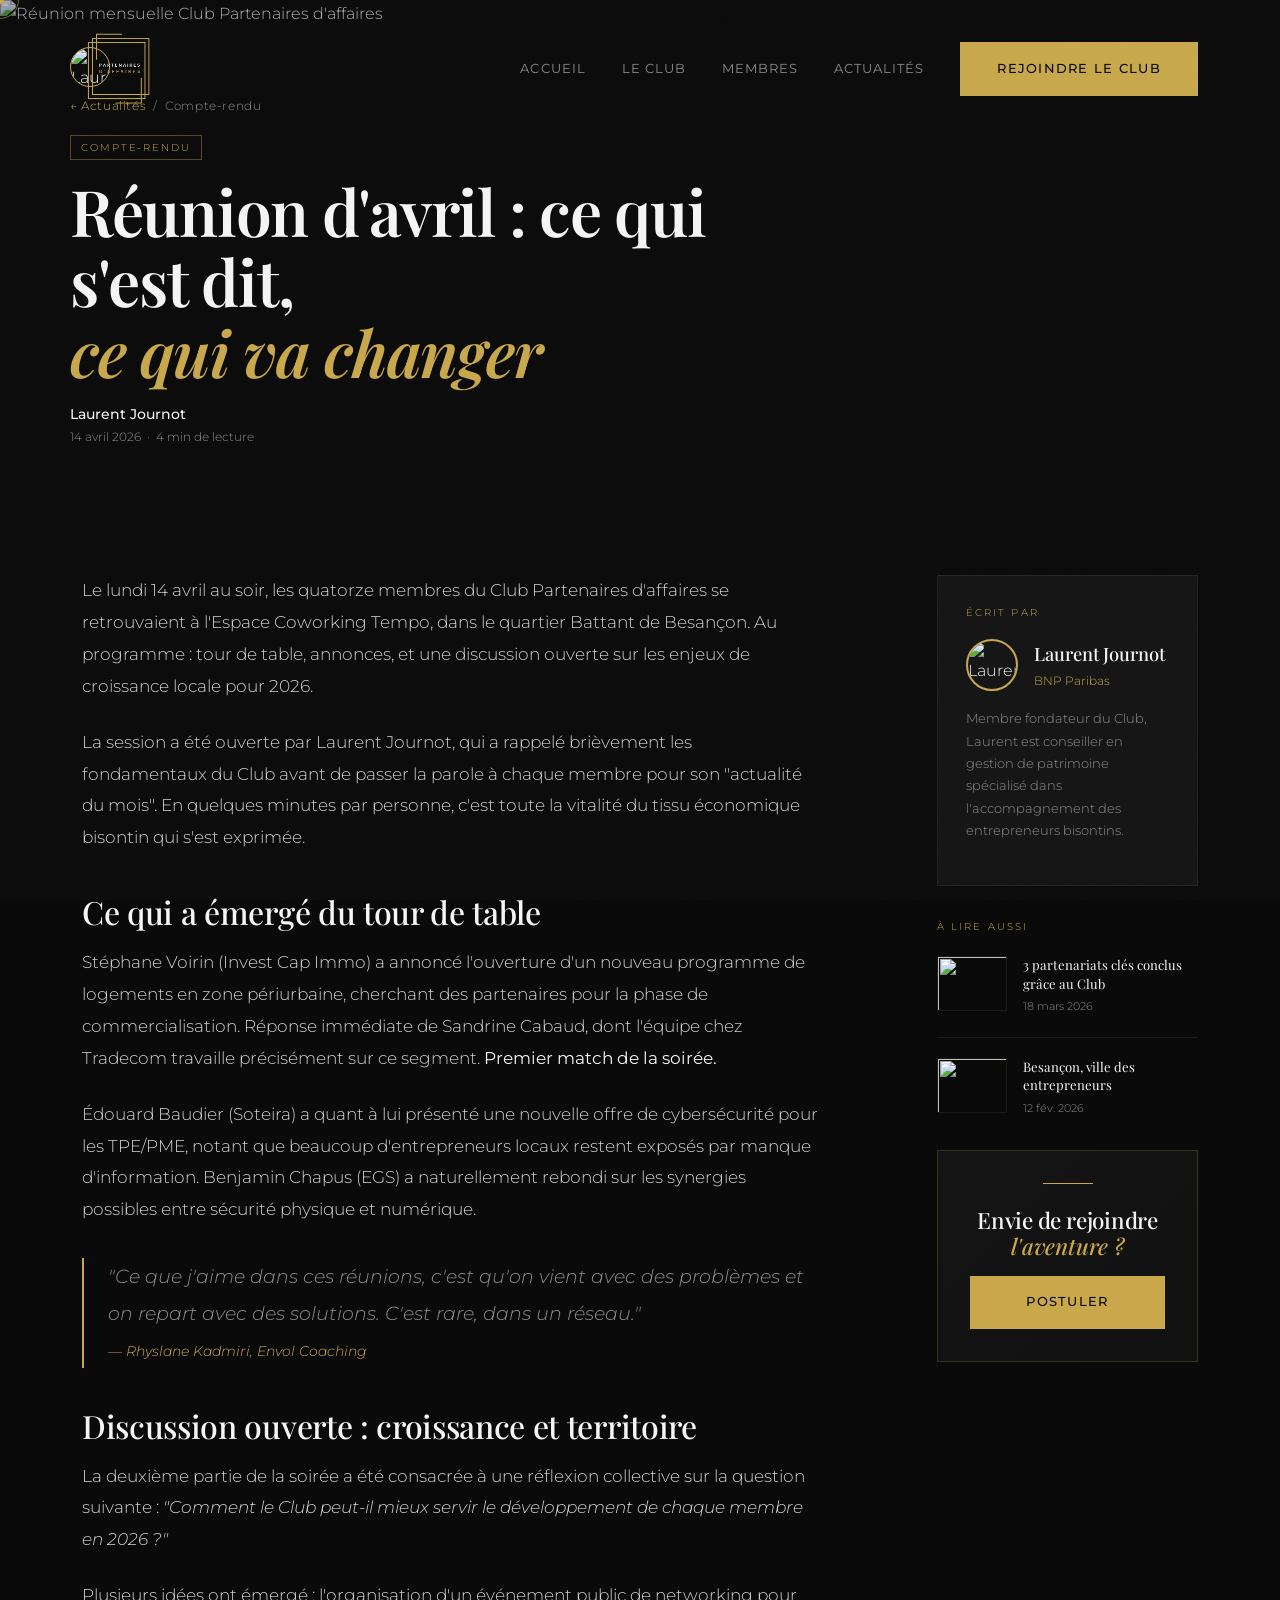
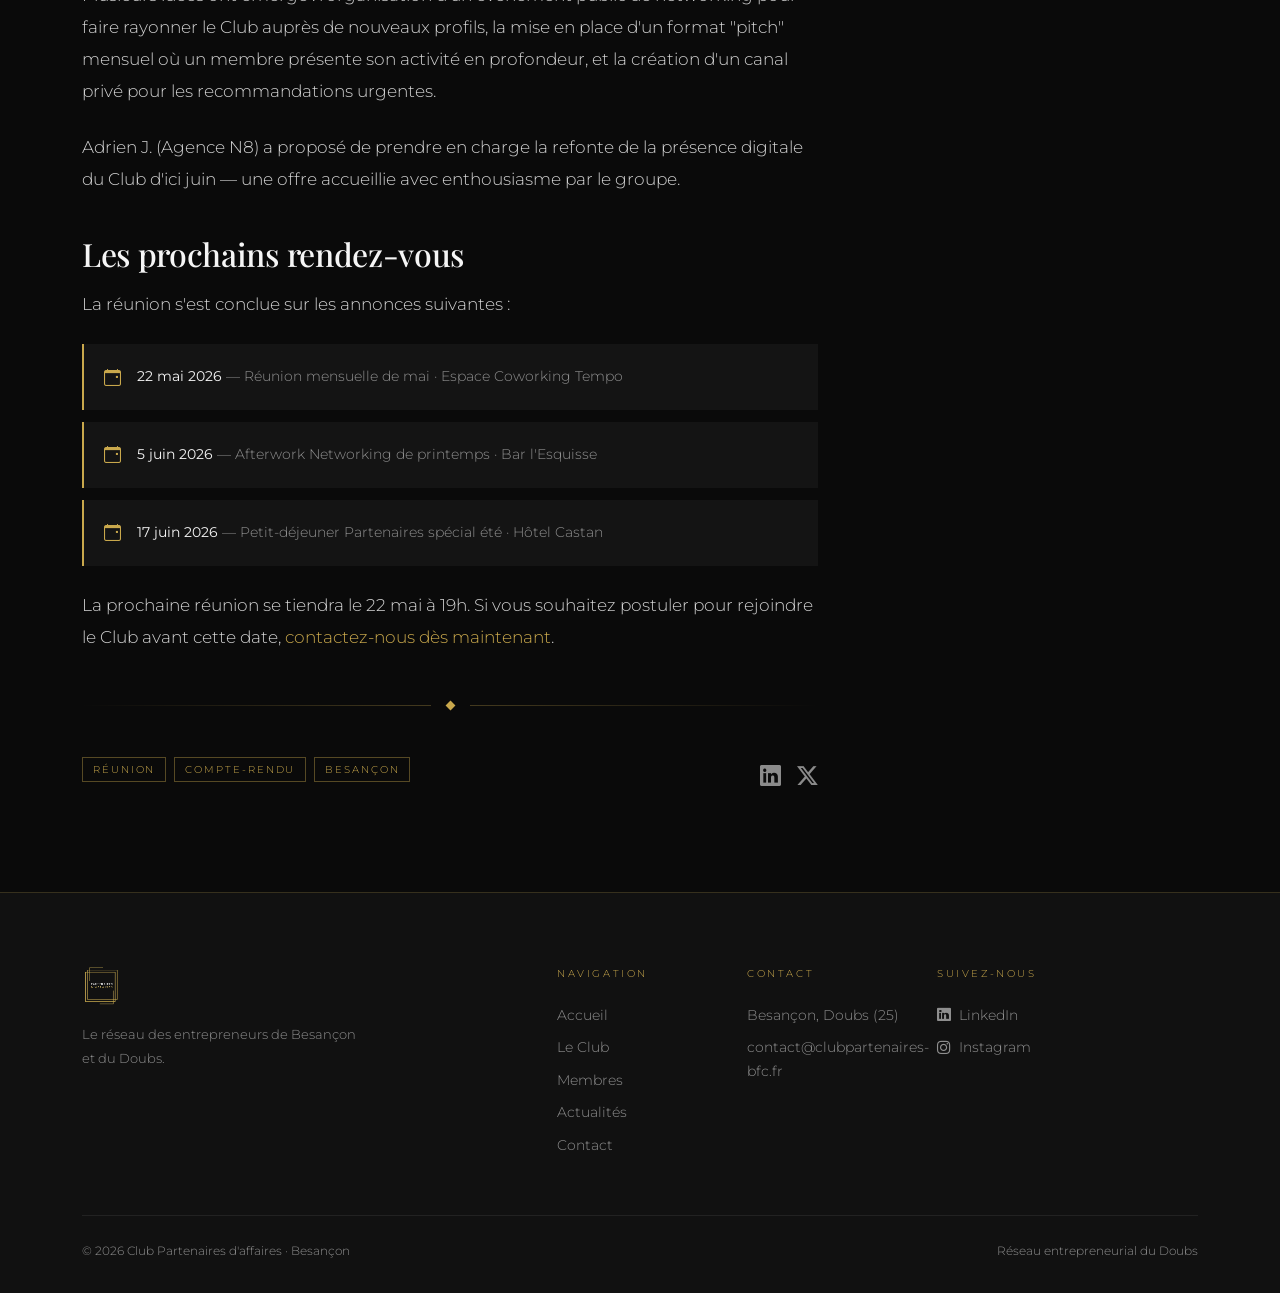
==== article.html @ 5ecdc346 "commit" ====
<!DOCTYPE html>
<html lang="fr">
<head>
  <meta charset="UTF-8">
  <meta name="viewport" content="width=device-width, initial-scale=1.0">
  <title>Réunion d'avril : ce qui s'est dit — Club Partenaires d'affaires</title>
  <meta name="description" content="Retour sur la réunion mensuelle d'avril du Club Partenaires d'affaires de Besançon.">

  <link href="https://cdn.jsdelivr.net/npm/bootstrap@5.3.3/dist/css/bootstrap.min.css" rel="stylesheet">
  <link href="https://cdn.jsdelivr.net/npm/bootstrap-icons@1.11.3/font/bootstrap-icons.css" rel="stylesheet">
  <link rel="stylesheet" href="css/style.css">
</head>
<body>

  <!-- ════════════════════════════════════════════════════════════
       NAVIGATION
  ════════════════════════════════════════════════════════════ -->
  <nav class="navbar navbar-expand-lg fixed-top" id="mainNav">
    <div class="container">
      <a class="navbar-brand" href="index.html">
        <img src="assets/images/Logo-removebg-preview.png" alt="Club Partenaires d'affaires">
      </a>
      <button class="navbar-toggler" type="button"
              data-bs-toggle="collapse" data-bs-target="#navMenu">
        <span class="navbar-toggler-icon"></span>
      </button>
      <div class="collapse navbar-collapse" id="navMenu">
        <ul class="navbar-nav ms-auto align-items-lg-center gap-lg-1">
          <li class="nav-item"><a class="nav-link" href="index.html">Accueil</a></li>
          <li class="nav-item"><a class="nav-link" href="club.html">Le Club</a></li>
          <li class="nav-item"><a class="nav-link" href="membres.html">Membres</a></li>
          <li class="nav-item"><a class="nav-link" href="actualites.html">Actualités</a></li>
          <li class="nav-item ms-lg-3">
            <a class="btn-gold" href="contact.html"><span>Rejoindre le club</span></a>
          </li>
        </ul>
      </div>
    </div>
  </nav>


  <!-- ════════════════════════════════════════════════════════════
       HÉROS — Article avec image de couverture
  ════════════════════════════════════════════════════════════ -->
  <div class="article-hero" style="padding-top:80px;">
    <img
      src="https://images.unsplash.com/photo-1556761175-4b46a572b786?w=1400&q=85"
      alt="Réunion mensuelle Club Partenaires d'affaires">
    <div class="article-hero-overlay"></div>
    <div class="container article-hero-content">
      <!-- Fil d'Ariane -->
      <p style="font-size:0.75rem; color:var(--muted); margin-bottom:1rem; letter-spacing:0.05em;">
        <a href="actualites.html" style="color:var(--gold); text-decoration:none;">← Actualités</a>
        &nbsp;/&nbsp; Compte-rendu
      </p>
      <span class="article-tag" style="margin-bottom:1rem;">Compte-rendu</span>
      <h1 style="font-family:'Playfair Display',serif; font-size:clamp(2rem,5vw,4rem); font-weight:600; line-height:1.1; color:var(--white); max-width:760px; letter-spacing:-0.02em;">
        Réunion d'avril : ce qui s'est dit,<br>
        <em style="color:var(--gold);">ce qui va changer</em>
      </h1>
      <!-- Méta auteur -->
      <div class="d-flex align-items-center gap-3 mt-3">
        <img src="https://i.pravatar.cc/100?img=33"
             style="width:40px; height:40px; border-radius:50%; border:1px solid var(--gold); object-fit:cover;"
             alt="Laurent Journot">
        <div>
          <div style="font-size:0.85rem; color:var(--white); font-weight:500;">Laurent Journot</div>
          <div style="font-size:0.72rem; color:var(--muted);">
            14 avril 2026 &nbsp;·&nbsp; 4 min de lecture
          </div>
        </div>
      </div>
    </div>
  </div>


  <!-- ════════════════════════════════════════════════════════════
       CORPS DE L'ARTICLE
  ════════════════════════════════════════════════════════════ -->
  <section style="padding:5rem 0 6rem;">
    <div class="container">
      <div class="row">
        <!-- Contenu principal -->
        <div class="col-lg-8 reveal">
          <div class="article-body">

            <p>
              Le lundi 14 avril au soir, les quatorze membres du Club Partenaires d'affaires
              se retrouvaient à l'Espace Coworking Tempo, dans le quartier Battant de Besançon.
              Au programme : tour de table, annonces, et une discussion ouverte sur les
              enjeux de croissance locale pour 2026.
            </p>

            <p>
              La session a été ouverte par Laurent Journot, qui a rappelé brièvement
              les fondamentaux du Club avant de passer la parole à chaque membre pour
              son "actualité du mois". En quelques minutes par personne, c'est toute
              la vitalité du tissu économique bisontin qui s'est exprimée.
            </p>

            <h2>Ce qui a émergé du tour de table</h2>

            <p>
              Stéphane Voirin (Invest Cap Immo) a annoncé l'ouverture d'un nouveau
              programme de logements en zone périurbaine, cherchant des partenaires
              pour la phase de commercialisation. Réponse immédiate de Sandrine Cabaud,
              dont l'équipe chez Tradecom travaille précisément sur ce segment.
              <strong style="color:var(--white);">Premier match de la soirée.</strong>
            </p>

            <p>
              Édouard Baudier (Soteira) a quant à lui présenté une nouvelle offre
              de cybersécurité pour les TPE/PME, notant que beaucoup d'entrepreneurs
              locaux restent exposés par manque d'information. Benjamin Chapus (EGS)
              a naturellement rebondi sur les synergies possibles entre sécurité
              physique et numérique.
            </p>

            <blockquote>
              "Ce que j'aime dans ces réunions, c'est qu'on vient avec des problèmes
              et on repart avec des solutions. C'est rare, dans un réseau."
              <br><cite style="font-size:0.85rem; color:var(--gold);">— Rhyslane Kadmiri, Envol Coaching</cite>
            </blockquote>

            <h2>Discussion ouverte : croissance et territoire</h2>

            <p>
              La deuxième partie de la soirée a été consacrée à une réflexion collective
              sur la question suivante : <em>"Comment le Club peut-il mieux servir le
              développement de chaque membre en 2026 ?"</em>
            </p>

            <p>
              Plusieurs idées ont émergé : l'organisation d'un événement public de networking
              pour faire rayonner le Club auprès de nouveaux profils, la mise en place
              d'un format "pitch" mensuel où un membre présente son activité en profondeur,
              et la création d'un canal privé pour les recommandations urgentes.
            </p>

            <p>
              Adrien J. (Agence N8) a proposé de prendre en charge la refonte de la
              présence digitale du Club d'ici juin — une offre accueillie avec
              enthousiasme par le groupe.
            </p>

            <h2>Les prochains rendez-vous</h2>

            <p>
              La réunion s'est conclue sur les annonces suivantes :
            </p>

            <ul style="list-style:none; padding:0; display:flex; flex-direction:column; gap:0.75rem; margin-bottom:1.5rem;">
              <li style="display:flex; gap:1rem; padding:1rem 1.25rem; background:var(--card-bg); border-left:2px solid var(--gold);">
                <i class="bi bi-calendar-event text-gold" style="flex-shrink:0; margin-top:2px;"></i>
                <div>
                  <strong style="color:var(--white); font-size:0.9rem;">22 mai 2026</strong>
                  <span style="color:var(--muted); font-size:0.85rem;"> — Réunion mensuelle de mai · Espace Coworking Tempo</span>
                </div>
              </li>
              <li style="display:flex; gap:1rem; padding:1rem 1.25rem; background:var(--card-bg); border-left:2px solid var(--gold);">
                <i class="bi bi-calendar-event text-gold" style="flex-shrink:0; margin-top:2px;"></i>
                <div>
                  <strong style="color:var(--white); font-size:0.9rem;">5 juin 2026</strong>
                  <span style="color:var(--muted); font-size:0.85rem;"> — Afterwork Networking de printemps · Bar l'Esquisse</span>
                </div>
              </li>
              <li style="display:flex; gap:1rem; padding:1rem 1.25rem; background:var(--card-bg); border-left:2px solid var(--gold);">
                <i class="bi bi-calendar-event text-gold" style="flex-shrink:0; margin-top:2px;"></i>
                <div>
                  <strong style="color:var(--white); font-size:0.9rem;">17 juin 2026</strong>
                  <span style="color:var(--muted); font-size:0.85rem;"> — Petit-déjeuner Partenaires spécial été · Hôtel Castan</span>
                </div>
              </li>
            </ul>

            <p>
              La prochaine réunion se tiendra le 22 mai à 19h. Si vous souhaitez
              postuler pour rejoindre le Club avant cette date,
              <a href="contact.html" style="color:var(--gold);">contactez-nous dès maintenant</a>.
            </p>

          </div><!-- /article-body -->

          <!-- Séparateur -->
          <div class="gold-divider my-5"><span></span></div>

          <!-- Partage & Tags -->
          <div class="d-flex flex-wrap align-items-center justify-content-between gap-3">
            <div class="d-flex flex-wrap gap-2">
              <span class="article-tag">Réunion</span>
              <span class="article-tag">Compte-rendu</span>
              <span class="article-tag">Besançon</span>
            </div>
            <div class="d-flex gap-3">
              <a href="#" style="color:var(--muted); font-size:1.3rem; transition:color 0.3s;" onmouseover="this.style.color='var(--gold)'" onmouseout="this.style.color='var(--muted)'">
                <i class="bi bi-linkedin"></i>
              </a>
              <a href="#" style="color:var(--muted); font-size:1.3rem; transition:color 0.3s;" onmouseover="this.style.color='var(--gold)'" onmouseout="this.style.color='var(--muted)'">
                <i class="bi bi-twitter-x"></i>
              </a>
            </div>
          </div>

        </div><!-- /col article -->

        <!-- Sidebar -->
        <div class="col-lg-3 offset-lg-1 mt-5 mt-lg-0">

          <!-- À propos de l'auteur -->
          <div style="padding:1.75rem; background:var(--card-bg); border:1px solid rgba(201,168,76,0.1); margin-bottom:2rem;">
            <span style="font-size:0.65rem; letter-spacing:0.2em; text-transform:uppercase; color:var(--gold); display:block; margin-bottom:1rem;">Écrit par</span>
            <div class="d-flex align-items-center gap-3 mb-1">
              <img src="https://i.pravatar.cc/100?img=33"
                   style="width:52px; height:52px; border-radius:50%; border:2px solid var(--gold); object-fit:cover;"
                   alt="Laurent Journot">
              <div>
                <div style="font-family:'Playfair Display',serif; font-size:1.15rem; font-weight:500; color:var(--white);">Laurent Journot</div>
                <div style="font-size:0.75rem; color:var(--gold);">BNP Paribas</div>
              </div>
            </div>
            <p style="font-size:0.82rem; color:var(--muted); margin-top:1rem; line-height:1.7;">
              Membre fondateur du Club, Laurent est conseiller en gestion de patrimoine
              spécialisé dans l'accompagnement des entrepreneurs bisontins.
            </p>
          </div>

          <!-- Articles connexes -->
          <div>
            <span style="font-size:0.65rem; letter-spacing:0.2em; text-transform:uppercase; color:var(--gold); display:block; margin-bottom:1.25rem;">À lire aussi</span>
            <div style="display:flex; flex-direction:column; gap:1.25rem;">
              <a href="article.html" style="display:flex; gap:1rem; text-decoration:none; color:inherit; padding-bottom:1.25rem; border-bottom:1px solid rgba(245,245,245,0.07);">
                <img src="https://images.unsplash.com/photo-1522071820081-009f0129c71c?w=200&q=80"
                     style="width:70px; height:55px; object-fit:cover; flex-shrink:0; border:1px solid rgba(201,168,76,0.1);"
                     alt="">
                <div>
                  <div style="font-size:0.82rem; color:var(--white); line-height:1.4; font-family:'Playfair Display',serif;">3 partenariats clés conclus grâce au Club</div>
                  <div style="font-size:0.7rem; color:var(--muted); margin-top:0.25rem;">18 mars 2026</div>
                </div>
              </a>
              <a href="article.html" style="display:flex; gap:1rem; text-decoration:none; color:inherit;">
                <img src="https://images.unsplash.com/photo-1486325212027-8081e485255e?w=200&q=80"
                     style="width:70px; height:55px; object-fit:cover; flex-shrink:0; border:1px solid rgba(201,168,76,0.1);"
                     alt="">
                <div>
                  <div style="font-size:0.82rem; color:var(--white); line-height:1.4; font-family:'Playfair Display',serif;">Besançon, ville des entrepreneurs</div>
                  <div style="font-size:0.7rem; color:var(--muted); margin-top:0.25rem;">12 fév. 2026</div>
                </div>
              </a>
            </div>
          </div>

          <!-- CTA rejoindre -->
          <div style="padding:2rem; background:linear-gradient(135deg, var(--card-bg), var(--black-soft)); border:1px solid rgba(201,168,76,0.2); margin-top:2rem; text-align:center;">
            <div class="gold-line-center"></div>
            <h4 style="font-family:'Playfair Display',serif; font-size:1.4rem; margin-bottom:1rem;">
              Envie de rejoindre<br><em style="color:var(--gold);">l'aventure ?</em>
            </h4>
            <a href="contact.html" class="btn-gold" style="width:100%; justify-content:center;">
              <span>Postuler</span>
            </a>
          </div>

        </div><!-- /sidebar -->
      </div>
    </div>
  </section>


  <!-- ════════════════════════════════════════════════════════════
       FOOTER
  ════════════════════════════════════════════════════════════ -->
  <footer id="footer">
    <div class="container">
      <div class="row gy-4">
        <div class="col-lg-4">
          <div class="footer-logo"><img src="assets/images/Logo-removebg-preview.png" alt="Club Partenaires d'affaires"></div>
          <p class="footer-desc">Le réseau des entrepreneurs de Besançon et du Doubs.</p>
        </div>
        <div class="col-6 col-lg-2 offset-lg-1">
          <span class="footer-heading">Navigation</span>
          <a class="footer-link" href="index.html">Accueil</a>
          <a class="footer-link" href="club.html">Le Club</a>
          <a class="footer-link" href="membres.html">Membres</a>
          <a class="footer-link" href="actualites.html">Actualités</a>
          <a class="footer-link" href="contact.html">Contact</a>
        </div>
        <div class="col-6 col-lg-2">
          <span class="footer-heading">Contact</span>
          <span class="footer-link">Besançon, Doubs (25)</span>
          <a class="footer-link" href="mailto:contact@clubpartenaires-bfc.fr">contact@clubpartenaires-bfc.fr</a>
        </div>
        <div class="col-6 col-lg-2">
          <span class="footer-heading">Suivez-nous</span>
          <a class="footer-link" href="#"><i class="bi bi-linkedin me-2"></i>LinkedIn</a>
          <a class="footer-link" href="#"><i class="bi bi-instagram me-2"></i>Instagram</a>
        </div>
      </div>
      <div class="footer-bottom d-flex justify-content-between align-items-center flex-wrap gap-2">
        <span>© 2026 Club Partenaires d'affaires · Besançon</span>
        <span>Réseau entrepreneurial du Doubs</span>
      </div>
    </div>
  </footer>

  <script src="https://cdn.jsdelivr.net/npm/bootstrap@5.3.3/dist/js/bootstrap.bundle.min.js"></script>
  <script src="js/main.js"></script>
</body>
</html>
---- css/style.css ----
/* ================================================================
   CLUB PARTENAIRES D'AFFAIRES — Feuille de style principale
   Aesthetic : Luxe éditorial · Noir & Or · French Business Club
   ================================================================ */

/* ── Google Fonts ─────────────────────────────────────────────── */
@import url('https://fonts.googleapis.com/css2?family=Playfair+Display:ital,wght@0,400;0,500;0,600;0,700;1,400;1,500&family=Montserrat:wght@300;400;500;600;700&display=swap');

/* ── Variables CSS ────────────────────────────────────────────── */
:root {
  --black:        #0a0a0a;
  --black-soft:   #111111;
  --card-bg:      #141414;
  --card-border:  rgba(201, 168, 76, 0.15);
  --gold:         #C9A84C;
  --gold-light:   #e0b85c;
  --gold-glow:    rgba(201, 168, 76, 0.25);
  --gold-dim:     rgba(201, 168, 76, 0.07);
  --white:        #f5f5f5;
  --muted:        rgba(245, 245, 245, 0.55);
  --ease:         cubic-bezier(0.25, 0.46, 0.45, 0.94);
  --ease-out:     cubic-bezier(0.16, 1, 0.3, 1);
}

/* ── Reset & Base ─────────────────────────────────────────────── */
*, *::before, *::after { box-sizing: border-box; margin: 0; padding: 0; }

html {
  scroll-behavior: smooth;
  scrollbar-width: thin;
  scrollbar-color: var(--gold) var(--black-soft);
}
::-webkit-scrollbar { width: 5px; }
::-webkit-scrollbar-track { background: var(--black-soft); }
::-webkit-scrollbar-thumb { background: var(--gold); border-radius: 3px; }

body {
  background-color: var(--black);
  color: var(--white);
  font-family: 'Montserrat', sans-serif;
  font-weight: 300;
  line-height: 1.75;
  overflow-x: hidden;
}

/* Grain overlay : texture subtile sur tout le site */
body::after {
  content: '';
  position: fixed;
  inset: 0;
  background-image: url("data:image/svg+xml,%3Csvg xmlns='http://www.w3.org/2000/svg' width='300' height='300'%3E%3Cfilter id='n'%3E%3CfeTurbulence type='fractalNoise' baseFrequency='0.75' numOctaves='4' stitchTiles='stitch'/%3E%3C/filter%3E%3Crect width='300' height='300' filter='url(%23n)' opacity='1'/%3E%3C/svg%3E");
  opacity: 0.032;
  pointer-events: none;
  z-index: 9999;
}

/* ── Typographie ──────────────────────────────────────────────── */
h1, h2, h3, h4, h5 {
  font-family: 'Playfair Display', serif;
  font-weight: 500;
  line-height: 1.15;
  letter-spacing: -0.01em;
}

h1 { font-size: clamp(2.6rem, 6vw, 5rem); }
h2 { font-size: clamp(2rem, 4vw, 3.5rem); }
h3 { font-size: clamp(1.4rem, 2.5vw, 2.2rem); }
h4 { font-size: clamp(1.2rem, 2vw, 1.7rem); }

p { font-weight: 300; }
a { color: var(--gold); text-decoration: none; transition: color 0.3s; }
a:hover { color: var(--gold-light); }

/* ── Utilitaires couleur ──────────────────────────────────────── */
.text-gold   { color: var(--gold) !important; }
.text-muted-custom { color: var(--muted) !important; }

/* Ligne décorative or */
.gold-line {
  display: block;
  width: 50px;
  height: 1px;
  background: var(--gold);
  margin-bottom: 1.5rem;
}
.gold-line-center {
  display: block;
  width: 50px;
  height: 1px;
  background: var(--gold);
  margin: 0 auto 1.5rem;
}

/* Diamant séparateur */
.gold-divider {
  display: flex;
  align-items: center;
  gap: 1rem;
  margin: 2rem 0;
}
.gold-divider::before, .gold-divider::after {
  content: '';
  flex: 1;
  height: 1px;
  background: linear-gradient(to right, transparent, rgba(201,168,76,0.3));
}
.gold-divider::after {
  background: linear-gradient(to left, transparent, rgba(201,168,76,0.3));
}
.gold-divider span {
  width: 7px;
  height: 7px;
  background: var(--gold);
  transform: rotate(45deg);
  flex-shrink: 0;
}

/* ── Boutons ──────────────────────────────────────────────────── */
.btn-gold {
  display: inline-flex;
  align-items: center;
  gap: 0.5rem;
  padding: 0.9rem 2.25rem;
  background: var(--gold);
  color: var(--black) !important;
  font-family: 'Montserrat', sans-serif;
  font-weight: 500;
  font-size: 0.8rem;
  letter-spacing: 0.1em;
  text-transform: uppercase;
  text-decoration: none;
  border: 1px solid var(--gold);
  cursor: pointer;
  transition: all 0.35s var(--ease);
  position: relative;
  overflow: hidden;
}
.btn-gold::before {
  content: '';
  position: absolute;
  inset: 0;
  background: var(--black);
  transform: translateX(-100%);
  transition: transform 0.4s var(--ease);
  z-index: 0;
}
.btn-gold:hover::before { transform: translateX(0); }
.btn-gold:hover { color: var(--gold) !important; }
.btn-gold > * { position: relative; z-index: 1; }
.btn-gold span { position: relative; z-index: 1; }

.btn-outline-gold {
  display: inline-flex;
  align-items: center;
  gap: 0.5rem;
  padding: 0.9rem 2.25rem;
  background: transparent;
  color: var(--gold) !important;
  font-family: 'Montserrat', sans-serif;
  font-weight: 500;
  font-size: 0.8rem;
  letter-spacing: 0.1em;
  text-transform: uppercase;
  text-decoration: none;
  border: 1px solid var(--gold);
  cursor: pointer;
  transition: all 0.35s var(--ease);
}
.btn-outline-gold:hover {
  background: var(--gold);
  color: var(--black) !important;
}

/* ── Navbar ───────────────────────────────────────────────────── */
#mainNav {
  background: transparent;
  transition: background 0.5s var(--ease), backdrop-filter 0.5s, padding 0.4s var(--ease);
  padding: 1.5rem 0;
  z-index: 1050;
}
#mainNav.scrolled {
  background: rgba(10, 10, 10, 0.93);
  backdrop-filter: blur(24px);
  -webkit-backdrop-filter: blur(24px);
  box-shadow: 0 1px 0 var(--card-border);
  padding: 0.75rem 0;
}

.navbar-brand img {
  height: 80px;
  transition: height 0.4s var(--ease);
}
#mainNav.scrolled .navbar-brand img { height: 60px; }

.nav-link {
  color: var(--muted) !important;
  font-family: 'Montserrat', sans-serif;
  font-weight: 400;
  font-size: 0.8rem;
  letter-spacing: 0.08em;
  text-transform: uppercase;
  padding: 0.5rem 1rem !important;
  transition: color 0.3s;
  position: relative;
}
.nav-link::after {
  content: '';
  position: absolute;
  bottom: 0; left: 1rem; right: 1rem;
  height: 1px;
  background: var(--gold);
  transform: scaleX(0);
  transition: transform 0.35s var(--ease);
  transform-origin: left;
}
.nav-link:hover, .nav-link.active { color: var(--white) !important; }
.nav-link:hover::after, .nav-link.active::after { transform: scaleX(1); }

.navbar-toggler {
  border: 1px solid var(--gold);
  padding: 0.4rem 0.65rem;
}
.navbar-toggler-icon {
  background-image: url("data:image/svg+xml,%3csvg xmlns='http://www.w3.org/2000/svg' viewBox='0 0 30 30'%3e%3cpath stroke='%23C9A84C' stroke-linecap='round' stroke-miterlimit='10' stroke-width='2' d='M4 7h22M4 15h22M4 23h22'/%3e%3c/svg%3e");
}

/* Collapse mobile : fond sombre */
@media (max-width: 991px) {
  #navMenu {
    background: rgba(10, 10, 10, 0.97);
    border-top: 1px solid var(--card-border);
    padding: 1rem;
    margin-top: 0.5rem;
  }
  .nav-link::after { display: none; }
  .nav-link { padding: 0.75rem 0 !important; }
  .navbar-nav .btn-gold { margin-top: 0.75rem; }
}

/* ── Hero principal (index) ───────────────────────────────────── */
.hero-section {
  position: relative;
  min-height: 100vh;
  display: flex;
  align-items: center;
  overflow: hidden;
  background: url('../assets/images/c0c4e7b0-8b70-4f61-82e0-64f220610027.jpg') center/cover no-repeat;
}
.hero-section::after {
  content: '';
  position: absolute;
  inset: 0;
  background: linear-gradient(
    to bottom,
    transparent 30%,
    rgba(17,17,17,0.6) 65%,
    var(--black-soft) 100%
  );
  pointer-events: none;
  z-index: 1;
}
.hero-content { position: relative; z-index: 2; }

/* Fond CSS décoratif */
.hero-bg-css {
  position: absolute;
  inset: 0;
  overflow: hidden;
  pointer-events: none;
}

/* Orbs : taches lumineuses dorées floutées */
.hero-orb {
  position: absolute;
  border-radius: 50%;
  filter: blur(80px);
  pointer-events: none;
}
.hero-orb-1 {
  /* Grand orb bas-droite */
  width: 65vw;
  height: 65vw;
  max-width: 800px;
  max-height: 800px;
  background: radial-gradient(circle, rgba(201,168,76,0.13) 0%, transparent 70%);
  bottom: -25%;
  right: -15%;
  animation: orbFloat1 12s ease-in-out infinite alternate;
}
.hero-orb-2 {
  /* Orb moyen haut-gauche */
  width: 40vw;
  height: 40vw;
  max-width: 480px;
  max-height: 480px;
  background: radial-gradient(circle, rgba(201,168,76,0.07) 0%, transparent 70%);
  top: -10%;
  left: -5%;
  animation: orbFloat2 16s ease-in-out infinite alternate;
}
.hero-orb-3 {
  /* Petit accent centre-haut */
  width: 20vw;
  height: 20vw;
  max-width: 260px;
  max-height: 260px;
  background: radial-gradient(circle, rgba(201,168,76,0.05) 0%, transparent 70%);
  top: 30%;
  left: 40%;
  animation: orbFloat1 9s ease-in-out infinite alternate-reverse;
}
@keyframes orbFloat1 {
  from { transform: translate(0, 0) scale(1); }
  to   { transform: translate(30px, -20px) scale(1.05); }
}
@keyframes orbFloat2 {
  from { transform: translate(0, 0) scale(1); }
  to   { transform: translate(-20px, 25px) scale(0.95); }
}

/* Grille géométrique très discrète */
.hero-grid {
  position: absolute;
  inset: 0;
  background-image:
    linear-gradient(rgba(201,168,76,0.035) 1px, transparent 1px),
    linear-gradient(90deg, rgba(201,168,76,0.035) 1px, transparent 1px);
  background-size: 72px 72px;
  mask-image: radial-gradient(ellipse at center, black 30%, transparent 75%);
  -webkit-mask-image: radial-gradient(ellipse at center, black 30%, transparent 75%);
}

/* Lignes diagonales décoratives */
.hero-line {
  position: absolute;
  background: linear-gradient(90deg, transparent, rgba(201,168,76,0.12), transparent);
  height: 1px;
  width: 60%;
  pointer-events: none;
}
.hero-line-1 {
  top: 32%;
  right: -5%;
  transform: rotate(-18deg);
  width: 50%;
}
.hero-line-2 {
  bottom: 28%;
  right: 5%;
  transform: rotate(-18deg);
  width: 35%;
  opacity: 0.6;
}

.hero-eyebrow {
  display: inline-flex;
  align-items: center;
  gap: 0.75rem;
  font-family: 'Montserrat', sans-serif;
  font-size: 0.7rem;
  font-weight: 500;
  letter-spacing: 0.25em;
  text-transform: uppercase;
  color: var(--gold);
  margin-bottom: 1.5rem;
}
.hero-eyebrow::before {
  content: '';
  display: inline-block;
  width: 36px;
  height: 1px;
  background: var(--gold);
}

.hero-title {
  font-family: 'Playfair Display', serif;
  font-size: clamp(2.8rem, 6.5vw, 6rem);
  font-weight: 600;
  line-height: 0.93;
  letter-spacing: -0.025em;
  color: var(--white);
  margin-bottom: 1.5rem;
}
.hero-title em { font-style: italic; color: var(--gold); }

.hero-subtitle {
  font-size: 1.05rem;
  font-weight: 300;
  color: var(--muted);
  max-width: 460px;
  margin-bottom: 2.75rem;
  line-height: 1.8;
}

/* ── Section photo de groupe ──────────────────────────────────── */
.group-photo-wrap {
  position: relative;
  width: 100%;
}
.group-photo-img {
  width: 100%;
  display: block;
  object-fit: cover;
  max-height: 420px;
  border: 1px solid rgba(201,168,76,0.2);
  clip-path: polygon(0 0, 100% 0, 100% 92%, 94% 100%, 0 100%);
  transition: clip-path 0.5s var(--ease);
}
.group-photo-wrap:hover .group-photo-img {
  clip-path: polygon(0 0, 100% 0, 100% 100%, 100% 100%, 0 100%);
}
/* Badge flottant avec les stats */
.group-photo-badge {
  position: absolute;
  bottom: -1.5rem;
  left: 2rem;
  background: var(--black-soft);
  border: 1px solid var(--gold);
  padding: 0.9rem 1.5rem;
  text-align: center;
  min-width: 96px;
  z-index: 2;
}

/* Indicateur scroll */
.scroll-indicator {
  position: absolute;
  bottom: 2.25rem;
  left: 50%;
  transform: translateX(-50%);
  display: flex;
  flex-direction: column;
  align-items: center;
  gap: 0.5rem;
  z-index: 2;
  color: var(--muted);
  font-size: 0.65rem;
  letter-spacing: 0.18em;
  text-transform: uppercase;
}
.scroll-line {
  width: 1px;
  height: 48px;
  background: linear-gradient(to bottom, var(--gold), transparent);
  animation: scrollPulse 2.2s ease-in-out infinite;
}
@keyframes scrollPulse {
  0%, 100% { opacity: 0.9; transform: scaleY(1); }
  50%       { opacity: 0.3; transform: scaleY(0.6); }
}

/* ── Sections générales ───────────────────────────────────────── */
section { padding: 7rem 0; }

.section-label {
  display: block;
  font-family: 'Montserrat', sans-serif;
  font-size: 0.68rem;
  font-weight: 500;
  letter-spacing: 0.28em;
  text-transform: uppercase;
  color: var(--gold);
  margin-bottom: 0.75rem;
}

/* Numéro de section fantôme */
.section-ghost-number {
  font-family: 'Playfair Display', serif;
  font-size: clamp(6rem, 15vw, 12rem);
  font-weight: 700;
  color: rgba(201, 168, 76, 0.05);
  line-height: 1;
  position: absolute;
  top: -1rem;
  left: -0.5rem;
  pointer-events: none;
  user-select: none;
  z-index: 0;
}

/* ── Fond alterné ─────────────────────────────────────────────── */
.bg-accent {
  background: var(--black-soft);
  border-top: 1px solid rgba(201,168,76,0.08);
  border-bottom: 1px solid rgba(201,168,76,0.08);
}

/* ── Cartes valeurs ───────────────────────────────────────────── */
.value-card {
  padding: 2.5rem 2rem;
  background: #1c1c1c;
  border: 1px solid rgba(201,168,76,0.1);
  position: relative;
  transition: border-color 0.4s var(--ease), box-shadow 0.4s var(--ease);
  overflow: hidden;
  height: 100%;
}
.value-card::before {
  content: '';
  position: absolute;
  top: 0; left: 0; right: 0;
  height: 2px;
  background: var(--gold);
  transform: scaleX(0);
  transform-origin: left;
  transition: transform 0.45s var(--ease);
}
.value-card:hover { border-color: rgba(201,168,76,0.35); }
.value-card:hover::before { transform: scaleX(1); }

.value-icon {
  width: 50px;
  height: 50px;
  display: flex;
  align-items: center;
  justify-content: center;
  border: 1px solid var(--gold);
  color: var(--gold);
  font-size: 1.35rem;
  margin-bottom: 1.5rem;
  flex-shrink: 0;
}

/* ── Blocs statistiques ───────────────────────────────────────── */
.stats-row {
  border: 1px solid rgba(201,168,76,0.12);
  background: var(--card-bg);
}
.stat-block {
  padding: 2.5rem 2rem;
  text-align: center;
  border-right: 1px solid rgba(201,168,76,0.12);
}
.stat-block:last-child { border-right: none; }

.stat-number {
  display: block;
  font-family: 'Playfair Display', serif;
  font-size: clamp(3rem, 6vw, 5.5rem);
  font-weight: 600;
  color: var(--gold);
  line-height: 1;
}
.stat-label {
  display: block;
  font-size: 0.75rem;
  letter-spacing: 0.15em;
  text-transform: uppercase;
  color: var(--muted);
  margin-top: 0.6rem;
}

/* ── Cartes événements ────────────────────────────────────────── */
.event-card {
  display: flex;
  gap: 1.75rem;
  padding: 1.75rem;
  background: var(--card-bg);
  border: 1px solid rgba(201,168,76,0.1);
  transition: border-color 0.4s var(--ease), transform 0.4s var(--ease);
  text-decoration: none;
  color: inherit !important;
}
.event-card:hover { border-color: var(--gold); transform: translateX(6px); color: inherit; }

.event-date-block {
  flex-shrink: 0;
  width: 64px;
  text-align: center;
  display: flex;
  flex-direction: column;
  align-items: center;
  justify-content: flex-start;
  padding-right: 1.75rem;
  border-right: 1px solid rgba(201,168,76,0.2);
}
.event-day {
  font-family: 'Playfair Display', serif;
  font-size: 3rem;
  font-weight: 600;
  color: var(--gold);
  line-height: 1;
}
.event-month {
  font-size: 0.65rem;
  letter-spacing: 0.18em;
  text-transform: uppercase;
  color: var(--muted);
  margin-top: 0.15rem;
}

.event-tag {
  display: inline-block;
  font-size: 0.62rem;
  letter-spacing: 0.18em;
  text-transform: uppercase;
  color: var(--gold);
  border: 1px solid rgba(201,168,76,0.35);
  padding: 0.15rem 0.6rem;
  margin-bottom: 0.5rem;
}

/* ── Témoignages ──────────────────────────────────────────────── */
.testimonial-card {
  padding: 2.5rem;
  background: var(--card-bg);
  border: 1px solid rgba(201,168,76,0.1);
  position: relative;
  height: 100%;
  transition: border-color 0.4s;
}
.testimonial-card:hover { border-color: rgba(201,168,76,0.35); }
.quote-mark {
  font-family: 'Playfair Display', serif;
  font-size: 5rem;
  line-height: 1;
  color: var(--gold);
  opacity: 0.18;
  margin-bottom: -1rem;
  display: block;
}

.testimonial-avatar {
  width: 48px;
  height: 48px;
  border-radius: 50%;
  object-fit: cover;
  border: 2px solid var(--gold);
}

/* ── Cartes membres ───────────────────────────────────────────── */
.member-card-wrapper {
  transition: opacity 0.3s ease, transform 0.3s ease;
}
.member-card {
  background: var(--card-bg);
  border: 1px solid rgba(201,168,76,0.1);
  padding: 2rem 1.5rem;
  text-align: center;
  transition: border-color 0.4s var(--ease), transform 0.4s var(--ease), box-shadow 0.4s var(--ease);
  position: relative;
  overflow: hidden;
  height: 100%;
}
.member-card::after {
  content: '';
  position: absolute;
  bottom: 0; left: 0; right: 0;
  height: 2px;
  background: linear-gradient(90deg, transparent, var(--gold), transparent);
  transform: scaleX(0);
  transition: transform 0.45s var(--ease);
}
.member-card:hover {
  border-color: rgba(201,168,76,0.4);
  transform: translateY(-6px);
  box-shadow: 0 20px 50px rgba(0,0,0,0.4);
}
.member-card:hover::after { transform: scaleX(1); }

.member-avatar {
  width: 82px;
  height: 82px;
  border-radius: 50%;
  object-fit: cover;
  border: 2px solid rgba(201,168,76,0.25);
  margin-bottom: 1.25rem;
  transition: border-color 0.3s;
}
.member-card:hover .member-avatar { border-color: var(--gold); }

.member-name {
  font-family: 'Playfair Display', serif;
  font-size: 1.25rem;
  font-weight: 500;
  color: var(--white);
  margin-bottom: 0.2rem;
}
.member-company {
  font-size: 0.78rem;
  color: var(--gold);
  font-weight: 500;
  letter-spacing: 0.05em;
  margin-bottom: 0.65rem;
}
.member-sector-badge {
  display: inline-block;
  font-size: 0.65rem;
  letter-spacing: 0.12em;
  text-transform: uppercase;
  color: var(--muted);
  padding: 0.2rem 0.75rem;
  border: 1px solid rgba(245,245,245,0.15);
}

/* ── Filtres membres ──────────────────────────────────────────── */
.filter-wrap { display: flex; flex-wrap: wrap; gap: 0.5rem; }
.filter-btn {
  display: inline-block;
  padding: 0.45rem 1.15rem;
  font-family: 'Montserrat', sans-serif;
  font-size: 0.72rem;
  letter-spacing: 0.1em;
  text-transform: uppercase;
  color: var(--muted);
  background: transparent;
  border: 1px solid rgba(245,245,245,0.15);
  cursor: pointer;
  transition: all 0.3s;
}
.filter-btn:hover { color: var(--white); border-color: rgba(245,245,245,0.4); }
.filter-btn.active { color: var(--black); background: var(--gold); border-color: var(--gold); }

/* ── Cartes articles ──────────────────────────────────────────── */
.article-card {
  background: var(--card-bg);
  border: 1px solid rgba(201,168,76,0.1);
  overflow: hidden;
  transition: border-color 0.4s var(--ease), transform 0.4s var(--ease);
  display: flex;
  flex-direction: column;
  height: 100%;
  text-decoration: none;
  color: inherit !important;
}
.article-card:hover { border-color: var(--gold); transform: translateY(-5px); color: inherit; }
.article-card-img-wrap { overflow: hidden; }
.article-card-img {
  width: 100%;
  height: 210px;
  object-fit: cover;
  transition: transform 0.65s var(--ease);
  display: block;
}
.article-card:hover .article-card-img { transform: scale(1.05); }
.article-card-body { padding: 1.75rem; flex: 1; display: flex; flex-direction: column; }

.article-tag {
  display: inline-block;
  font-size: 0.62rem;
  letter-spacing: 0.2em;
  text-transform: uppercase;
  color: var(--gold);
  border: 1px solid rgba(201,168,76,0.4);
  padding: 0.18rem 0.6rem;
  margin-bottom: 0.9rem;
}
.article-title-card {
  font-family: 'Playfair Display', serif;
  font-size: 1.45rem;
  font-weight: 500;
  color: var(--white);
  line-height: 1.3;
  margin-bottom: 0.75rem;
}
.article-excerpt {
  font-size: 0.85rem;
  color: var(--muted);
  line-height: 1.75;
  flex: 1;
  margin-bottom: 1.25rem;
}
.article-meta {
  font-size: 0.72rem;
  color: var(--muted);
  letter-spacing: 0.05em;
  border-top: 1px solid rgba(245,245,245,0.08);
  padding-top: 1rem;
}

/* ── Article pleine page ──────────────────────────────────────── */
.article-hero {
  position: relative;
  height: 55vh;
  min-height: 400px;
  overflow: hidden;
  display: flex;
  align-items: flex-end;
}
.article-hero img {
  position: absolute;
  inset: 0;
  width: 100%;
  height: 100%;
  object-fit: cover;
}
.article-hero-overlay {
  position: absolute;
  inset: 0;
  background: linear-gradient(to top, rgba(10,10,10,0.96) 0%, rgba(10,10,10,0.3) 60%);
}
.article-hero-content {
  position: relative;
  z-index: 2;
  padding: 3rem 0;
}
.article-body {
  font-size: 1.05rem;
  font-weight: 300;
  line-height: 1.9;
  color: rgba(245,245,245,0.85);
  max-width: 740px;
}
.article-body p { margin-bottom: 1.5rem; }
.article-body h2 {
  font-family: 'Playfair Display', serif;
  font-size: 2rem;
  font-weight: 500;
  color: var(--white);
  margin: 2.5rem 0 1rem;
}
.article-body blockquote {
  border-left: 2px solid var(--gold);
  padding-left: 1.5rem;
  margin: 2rem 0;
  font-style: italic;
  font-size: 1.2rem;
  color: var(--muted);
}

/* ── Héros pages secondaires ──────────────────────────────────── */
.page-hero {
  position: relative;
  min-height: 58vh;
  display: flex;
  align-items: flex-end;
  padding-top: 100px;
  padding-bottom: 5rem;
  overflow: hidden;
}

/* Ligne or en bas du héros */
.page-hero::after {
  content: '';
  position: absolute;
  bottom: 0;
  left: 0;
  right: 0;
  height: 1px;
  background: linear-gradient(90deg, transparent 0%, var(--gold) 40%, transparent 100%);
}

/* Fond : image vague très discrète + overlay sombre */
.page-hero-bg {
  position: absolute;
  inset: 0;
  background: url('../assets/images/c0c4e7b0-8b70-4f61-82e0-64f220610027.jpg') center/cover no-repeat;
  opacity: 0.09;
}
.page-hero-bg::after {
  content: '';
  position: absolute;
  inset: 0;
  background: linear-gradient(155deg, var(--black) 45%, rgba(17,17,17,0.75) 100%);
}

/* Mot fantôme — contour seul, ancré en bas à droite */
.page-hero-ghost {
  position: absolute;
  bottom: -0.12em;
  right: -0.04em;
  font-family: 'Playfair Display', serif;
  font-size: clamp(7rem, 26vw, 24rem);
  font-weight: 700;
  color: transparent;
  -webkit-text-stroke: 1px rgba(201, 168, 76, 0.07);
  white-space: nowrap;
  pointer-events: none;
  user-select: none;
  line-height: 1;
  z-index: 1;
}

.page-hero-content {
  position: relative;
  z-index: 2;
  width: 100%;
}

/* H1 dans le page-hero */
.page-hero-title {
  font-family: 'Playfair Display', serif;
  font-size: clamp(3rem, 8vw, 7rem);
  font-weight: 600;
  line-height: 0.95;
  letter-spacing: -0.02em;
  margin-bottom: 1.25rem;
  margin-top: 0;
}

/* Description sous le H1 */
.page-hero-desc {
  max-width: 520px;
  color: var(--muted);
  font-size: 1.05rem;
  font-weight: 300;
  line-height: 1.8;
  margin: 0;
}

/* ── Formulaire contact ───────────────────────────────────────── */
.form-group-custom { margin-bottom: 1.5rem; }
.form-label-custom {
  display: block;
  font-family: 'Montserrat', sans-serif;
  font-size: 0.7rem;
  letter-spacing: 0.18em;
  text-transform: uppercase;
  color: var(--muted);
  margin-bottom: 0.5rem;
}
.form-control-dark {
  width: 100%;
  background: var(--card-bg);
  border: 1px solid rgba(201,168,76,0.18);
  color: var(--white);
  padding: 0.9rem 1.25rem;
  font-family: 'Montserrat', sans-serif;
  font-size: 0.9rem;
  font-weight: 300;
  transition: border-color 0.3s, box-shadow 0.3s;
  outline: none;
  -webkit-appearance: none;
  border-radius: 0;
}
.form-control-dark:focus {
  border-color: var(--gold);
  box-shadow: 0 0 0 3px rgba(201,168,76,0.08);
}
.form-control-dark::placeholder { color: rgba(245,245,245,0.25); }
textarea.form-control-dark { resize: vertical; min-height: 145px; }

/* ── Étapes rejoindre ─────────────────────────────────────────── */
.step-item {
  display: flex;
  gap: 2rem;
  padding: 2rem;
  background: var(--card-bg);
  border: 1px solid rgba(201,168,76,0.1);
  align-items: flex-start;
  transition: border-color 0.35s;
}
.step-item:hover { border-color: rgba(201,168,76,0.3); }
.step-num {
  flex-shrink: 0;
  width: 54px;
  height: 54px;
  border: 1px solid var(--gold);
  display: flex;
  align-items: center;
  justify-content: center;
  font-family: 'Playfair Display', serif;
  font-size: 1.75rem;
  font-weight: 500;
  color: var(--gold);
}

/* ── Section CTA ──────────────────────────────────────────────── */
.cta-section {
  background: linear-gradient(135deg, var(--black-soft) 0%, var(--black) 100%);
  border-top: 1px solid rgba(201,168,76,0.15);
  border-bottom: 1px solid rgba(201,168,76,0.15);
}

/* ── Footer ───────────────────────────────────────────────────── */
#footer {
  background: var(--black-soft);
  border-top: 1px solid rgba(201,168,76,0.2);
  padding: 4.5rem 0 2rem;
}
.footer-logo img { height: 42px; margin-bottom: 1rem; }
.footer-desc { font-size: 0.83rem; color: var(--muted); max-width: 280px; line-height: 1.8; }
.footer-heading {
  font-family: 'Montserrat', sans-serif;
  font-size: 0.65rem;
  letter-spacing: 0.25em;
  text-transform: uppercase;
  color: var(--gold);
  margin-bottom: 1.25rem;
  display: block;
}
.footer-link {
  display: block;
  color: var(--muted);
  text-decoration: none;
  font-size: 0.85rem;
  margin-bottom: 0.55rem;
  transition: color 0.3s;
  font-weight: 300;
}
.footer-link:hover { color: var(--gold); }
.footer-bottom {
  border-top: 1px solid rgba(245,245,245,0.07);
  margin-top: 3rem;
  padding-top: 1.5rem;
  font-size: 0.78rem;
  color: var(--muted);
}

/* ── Reveal au scroll ─────────────────────────────────────────── */
.reveal {
  opacity: 0;
  transform: translateY(36px);
  transition: opacity 0.9s var(--ease-out), transform 0.9s var(--ease-out);
}
.reveal.visible { opacity: 1; transform: translateY(0); }
.reveal-delay-1 { transition-delay: 0.1s; }
.reveal-delay-2 { transition-delay: 0.2s; }
.reveal-delay-3 { transition-delay: 0.3s; }
.reveal-delay-4 { transition-delay: 0.4s; }
.reveal-delay-5 { transition-delay: 0.5s; }

/* ── Responsive ───────────────────────────────────────────────── */
@media (max-width: 991px) {
  section { padding: 5rem 0; }
}
@media (max-width: 767px) {
  section { padding: 4rem 0; }
  .stat-block {
    border-right: none;
    border-bottom: 1px solid rgba(201,168,76,0.12);
  }
  .stat-block:last-child { border-bottom: none; }
  .event-card {
    flex-direction: column;
    gap: 1rem;
  }
  .event-date-block {
    border-right: none;
    border-bottom: 1px solid rgba(201,168,76,0.2);
    padding-right: 0;
    padding-bottom: 1rem;
    flex-direction: row;
    width: auto;
    gap: 0.75rem;
    text-align: left;
  }
  .step-item { flex-direction: column; gap: 1rem; }
  .page-hero { min-height: 50vh; padding-bottom: 4rem; }
}


/* ════════════════════════════════════════════════════════════════
   EFFETS JS — Loader · Curseur · Scroll Progress · Animations
   ════════════════════════════════════════════════════════════════ */

/* ── Page Loader ──────────────────────────────────────────────── */
#page-loader {
  position: fixed;
  inset: 0;
  background: var(--black);
  z-index: 10000;
  display: flex;
  flex-direction: column;
  align-items: center;
  justify-content: center;
  gap: 2.5rem;
  transition: opacity 0.75s var(--ease);
}
#page-loader.hiding {
  opacity: 0;
  pointer-events: none;
}
.loader-logo {
  height: 52px;
  animation: loaderPulse 1.6s ease-in-out infinite;
}
@keyframes loaderPulse {
  0%, 100% { opacity: 1;   transform: scale(1); }
  50%       { opacity: 0.45; transform: scale(0.97); }
}
.loader-bar-wrap {
  width: 200px;
  height: 1px;
  background: rgba(201,168,76,0.12);
  position: relative;
  overflow: hidden;
}
.loader-bar-fill {
  position: absolute;
  inset: 0;
  background: linear-gradient(90deg, transparent, var(--gold), var(--gold-light), transparent);
  animation: loaderSweep 1.2s ease-in-out infinite;
}
@keyframes loaderSweep {
  0%   { transform: translateX(-100%); }
  100% { transform: translateX(250%); }
}

/* ── Custom Cursor (desktop uniquement) ───────────────────────── */
@media (hover: hover) and (pointer: fine) {
  body, body * { cursor: none !important; }
}
.cursor-dot {
  position: fixed;
  top: 0; left: 0;
  width: 8px;
  height: 8px;
  background: var(--gold);
  border-radius: 50%;
  pointer-events: none;
  z-index: 10002;
  transform: translate(-50%, -50%);
  transition: width 0.2s var(--ease), height 0.2s var(--ease), background 0.2s, opacity 0.2s;
  will-change: left, top;
}
.cursor-ring {
  position: fixed;
  top: 0; left: 0;
  width: 38px;
  height: 38px;
  border: 1px solid rgba(201,168,76,0.55);
  border-radius: 50%;
  pointer-events: none;
  z-index: 10001;
  transform: translate(-50%, -50%);
  transition: width 0.35s var(--ease), height 0.35s var(--ease), border-color 0.35s, opacity 0.3s;
  will-change: left, top;
}
.cursor-dot.is-hovered  { width: 13px; height: 13px; background: var(--gold-light); }
.cursor-ring.is-hovered { width: 58px; height: 58px; border-color: var(--gold); }
.cursor-dot.is-clicking { width: 5px;  height: 5px;  opacity: 0.6; }
.cursor-ring.is-clicking{ width: 26px; height: 26px; }
.cursor-dot.is-hidden,
.cursor-ring.is-hidden  { opacity: 0; }

/* ── Barre de progression scroll ──────────────────────────────── */
.scroll-progress {
  position: fixed;
  top: 0; left: 0;
  height: 2px;
  width: 0%;
  background: linear-gradient(90deg, var(--gold), var(--gold-light));
  box-shadow: 0 0 10px rgba(201,168,76,0.5);
  z-index: 1100;
  pointer-events: none;
  transition: width 0.05s linear;
}

/* ── Entrée animée du hero ────────────────────────────────────── */
.hero-content .hero-eyebrow,
.hero-content .hero-title,
.hero-content .hero-subtitle,
.hero-content .hero-ctas {
  opacity: 0;
  transform: translateY(32px);
  transition: opacity 1s var(--ease-out), transform 1s var(--ease-out);
}
.hero-section.ready .hero-eyebrow  { opacity:1; transform:none; transition-delay:0.05s; }
.hero-section.ready .hero-title    { opacity:1; transform:none; transition-delay:0.25s; }
.hero-section.ready .hero-subtitle { opacity:1; transform:none; transition-delay:0.48s; }
.hero-section.ready .hero-ctas     { opacity:1; transform:none; transition-delay:0.65s; }

/* ── Tilt 3D cards : désactive le translateY natif pendant le tilt ── */
.member-card.is-tilted,
.value-card.is-tilted,
.testimonial-card.is-tilted {
  /* Le JS gère tout le transform, on neutralise le :hover CSS */
  transform: none;
}
/* Override : le JS applique transform inline avec translateY inclus */
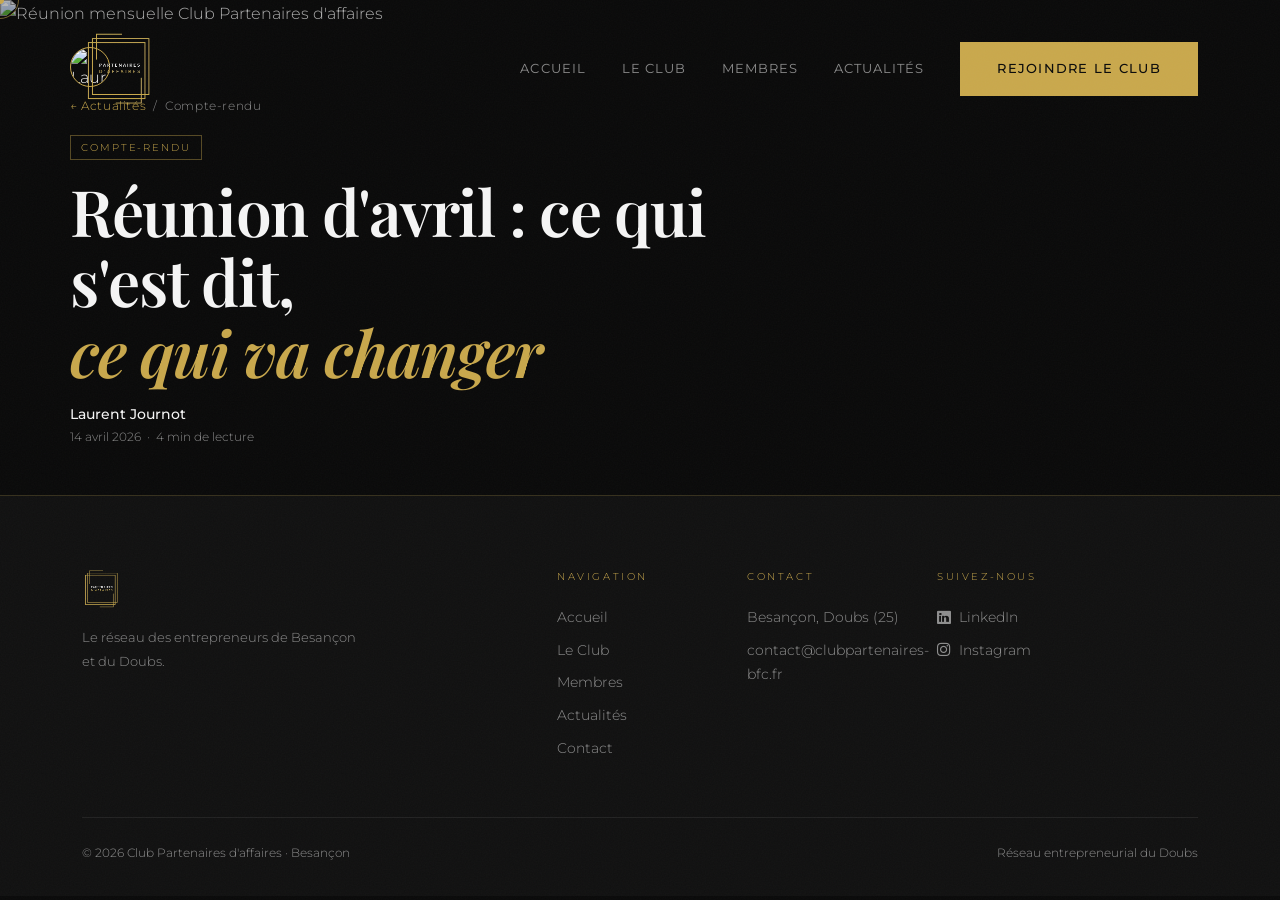
==== commit f03c51ed: "firsttry" ====
--- a/article.html
+++ b/article.html
@@ -74,197 +74,6 @@
   </div>
 
 
-  <!-- ════════════════════════════════════════════════════════════
-       CORPS DE L'ARTICLE
-  ════════════════════════════════════════════════════════════ -->
-  <section style="padding:5rem 0 6rem;">
-    <div class="container">
-      <div class="row">
-        <!-- Contenu principal -->
-        <div class="col-lg-8 reveal">
-          <div class="article-body">
-
-            <p>
-              Le lundi 14 avril au soir, les quatorze membres du Club Partenaires d'affaires
-              se retrouvaient à l'Espace Coworking Tempo, dans le quartier Battant de Besançon.
-              Au programme : tour de table, annonces, et une discussion ouverte sur les
-              enjeux de croissance locale pour 2026.
-            </p>
-
-            <p>
-              La session a été ouverte par Laurent Journot, qui a rappelé brièvement
-              les fondamentaux du Club avant de passer la parole à chaque membre pour
-              son "actualité du mois". En quelques minutes par personne, c'est toute
-              la vitalité du tissu économique bisontin qui s'est exprimée.
-            </p>
-
-            <h2>Ce qui a émergé du tour de table</h2>
-
-            <p>
-              Stéphane Voirin (Invest Cap Immo) a annoncé l'ouverture d'un nouveau
-              programme de logements en zone périurbaine, cherchant des partenaires
-              pour la phase de commercialisation. Réponse immédiate de Sandrine Cabaud,
-              dont l'équipe chez Tradecom travaille précisément sur ce segment.
-              <strong style="color:var(--white);">Premier match de la soirée.</strong>
-            </p>
-
-            <p>
-              Édouard Baudier (Soteira) a quant à lui présenté une nouvelle offre
-              de cybersécurité pour les TPE/PME, notant que beaucoup d'entrepreneurs
-              locaux restent exposés par manque d'information. Benjamin Chapus (EGS)
-              a naturellement rebondi sur les synergies possibles entre sécurité
-              physique et numérique.
-            </p>
-
-            <blockquote>
-              "Ce que j'aime dans ces réunions, c'est qu'on vient avec des problèmes
-              et on repart avec des solutions. C'est rare, dans un réseau."
-              <br><cite style="font-size:0.85rem; color:var(--gold);">— Rhyslane Kadmiri, Envol Coaching</cite>
-            </blockquote>
-
-            <h2>Discussion ouverte : croissance et territoire</h2>
-
-            <p>
-              La deuxième partie de la soirée a été consacrée à une réflexion collective
-              sur la question suivante : <em>"Comment le Club peut-il mieux servir le
-              développement de chaque membre en 2026 ?"</em>
-            </p>
-
-            <p>
-              Plusieurs idées ont émergé : l'organisation d'un événement public de networking
-              pour faire rayonner le Club auprès de nouveaux profils, la mise en place
-              d'un format "pitch" mensuel où un membre présente son activité en profondeur,
-              et la création d'un canal privé pour les recommandations urgentes.
-            </p>
-
-            <p>
-              Adrien J. (Agence N8) a proposé de prendre en charge la refonte de la
-              présence digitale du Club d'ici juin — une offre accueillie avec
-              enthousiasme par le groupe.
-            </p>
-
-            <h2>Les prochains rendez-vous</h2>
-
-            <p>
-              La réunion s'est conclue sur les annonces suivantes :
-            </p>
-
-            <ul style="list-style:none; padding:0; display:flex; flex-direction:column; gap:0.75rem; margin-bottom:1.5rem;">
-              <li style="display:flex; gap:1rem; padding:1rem 1.25rem; background:var(--card-bg); border-left:2px solid var(--gold);">
-                <i class="bi bi-calendar-event text-gold" style="flex-shrink:0; margin-top:2px;"></i>
-                <div>
-                  <strong style="color:var(--white); font-size:0.9rem;">22 mai 2026</strong>
-                  <span style="color:var(--muted); font-size:0.85rem;"> — Réunion mensuelle de mai · Espace Coworking Tempo</span>
-                </div>
-              </li>
-              <li style="display:flex; gap:1rem; padding:1rem 1.25rem; background:var(--card-bg); border-left:2px solid var(--gold);">
-                <i class="bi bi-calendar-event text-gold" style="flex-shrink:0; margin-top:2px;"></i>
-                <div>
-                  <strong style="color:var(--white); font-size:0.9rem;">5 juin 2026</strong>
-                  <span style="color:var(--muted); font-size:0.85rem;"> — Afterwork Networking de printemps · Bar l'Esquisse</span>
-                </div>
-              </li>
-              <li style="display:flex; gap:1rem; padding:1rem 1.25rem; background:var(--card-bg); border-left:2px solid var(--gold);">
-                <i class="bi bi-calendar-event text-gold" style="flex-shrink:0; margin-top:2px;"></i>
-                <div>
-                  <strong style="color:var(--white); font-size:0.9rem;">17 juin 2026</strong>
-                  <span style="color:var(--muted); font-size:0.85rem;"> — Petit-déjeuner Partenaires spécial été · Hôtel Castan</span>
-                </div>
-              </li>
-            </ul>
-
-            <p>
-              La prochaine réunion se tiendra le 22 mai à 19h. Si vous souhaitez
-              postuler pour rejoindre le Club avant cette date,
-              <a href="contact.html" style="color:var(--gold);">contactez-nous dès maintenant</a>.
-            </p>
-
-          </div><!-- /article-body -->
-
-          <!-- Séparateur -->
-          <div class="gold-divider my-5"><span></span></div>
-
-          <!-- Partage & Tags -->
-          <div class="d-flex flex-wrap align-items-center justify-content-between gap-3">
-            <div class="d-flex flex-wrap gap-2">
-              <span class="article-tag">Réunion</span>
-              <span class="article-tag">Compte-rendu</span>
-              <span class="article-tag">Besançon</span>
-            </div>
-            <div class="d-flex gap-3">
-              <a href="#" style="color:var(--muted); font-size:1.3rem; transition:color 0.3s;" onmouseover="this.style.color='var(--gold)'" onmouseout="this.style.color='var(--muted)'">
-                <i class="bi bi-linkedin"></i>
-              </a>
-              <a href="#" style="color:var(--muted); font-size:1.3rem; transition:color 0.3s;" onmouseover="this.style.color='var(--gold)'" onmouseout="this.style.color='var(--muted)'">
-                <i class="bi bi-twitter-x"></i>
-              </a>
-            </div>
-          </div>
-
-        </div><!-- /col article -->
-
-        <!-- Sidebar -->
-        <div class="col-lg-3 offset-lg-1 mt-5 mt-lg-0">
-
-          <!-- À propos de l'auteur -->
-          <div style="padding:1.75rem; background:var(--card-bg); border:1px solid rgba(201,168,76,0.1); margin-bottom:2rem;">
-            <span style="font-size:0.65rem; letter-spacing:0.2em; text-transform:uppercase; color:var(--gold); display:block; margin-bottom:1rem;">Écrit par</span>
-            <div class="d-flex align-items-center gap-3 mb-1">
-              <img src="https://i.pravatar.cc/100?img=33"
-                   style="width:52px; height:52px; border-radius:50%; border:2px solid var(--gold); object-fit:cover;"
-                   alt="Laurent Journot">
-              <div>
-                <div style="font-family:'Playfair Display',serif; font-size:1.15rem; font-weight:500; color:var(--white);">Laurent Journot</div>
-                <div style="font-size:0.75rem; color:var(--gold);">BNP Paribas</div>
-              </div>
-            </div>
-            <p style="font-size:0.82rem; color:var(--muted); margin-top:1rem; line-height:1.7;">
-              Membre fondateur du Club, Laurent est conseiller en gestion de patrimoine
-              spécialisé dans l'accompagnement des entrepreneurs bisontins.
-            </p>
-          </div>
-
-          <!-- Articles connexes -->
-          <div>
-            <span style="font-size:0.65rem; letter-spacing:0.2em; text-transform:uppercase; color:var(--gold); display:block; margin-bottom:1.25rem;">À lire aussi</span>
-            <div style="display:flex; flex-direction:column; gap:1.25rem;">
-              <a href="article.html" style="display:flex; gap:1rem; text-decoration:none; color:inherit; padding-bottom:1.25rem; border-bottom:1px solid rgba(245,245,245,0.07);">
-                <img src="https://images.unsplash.com/photo-1522071820081-009f0129c71c?w=200&q=80"
-                     style="width:70px; height:55px; object-fit:cover; flex-shrink:0; border:1px solid rgba(201,168,76,0.1);"
-                     alt="">
-                <div>
-                  <div style="font-size:0.82rem; color:var(--white); line-height:1.4; font-family:'Playfair Display',serif;">3 partenariats clés conclus grâce au Club</div>
-                  <div style="font-size:0.7rem; color:var(--muted); margin-top:0.25rem;">18 mars 2026</div>
-                </div>
-              </a>
-              <a href="article.html" style="display:flex; gap:1rem; text-decoration:none; color:inherit;">
-                <img src="https://images.unsplash.com/photo-1486325212027-8081e485255e?w=200&q=80"
-                     style="width:70px; height:55px; object-fit:cover; flex-shrink:0; border:1px solid rgba(201,168,76,0.1);"
-                     alt="">
-                <div>
-                  <div style="font-size:0.82rem; color:var(--white); line-height:1.4; font-family:'Playfair Display',serif;">Besançon, ville des entrepreneurs</div>
-                  <div style="font-size:0.7rem; color:var(--muted); margin-top:0.25rem;">12 fév. 2026</div>
-                </div>
-              </a>
-            </div>
-          </div>
-
-          <!-- CTA rejoindre -->
-          <div style="padding:2rem; background:linear-gradient(135deg, var(--card-bg), var(--black-soft)); border:1px solid rgba(201,168,76,0.2); margin-top:2rem; text-align:center;">
-            <div class="gold-line-center"></div>
-            <h4 style="font-family:'Playfair Display',serif; font-size:1.4rem; margin-bottom:1rem;">
-              Envie de rejoindre<br><em style="color:var(--gold);">l'aventure ?</em>
-            </h4>
-            <a href="contact.html" class="btn-gold" style="width:100%; justify-content:center;">
-              <span>Postuler</span>
-            </a>
-          </div>
-
-        </div><!-- /sidebar -->
-      </div>
-    </div>
-  </section>
-
 
   <!-- ════════════════════════════════════════════════════════════
        FOOTER
